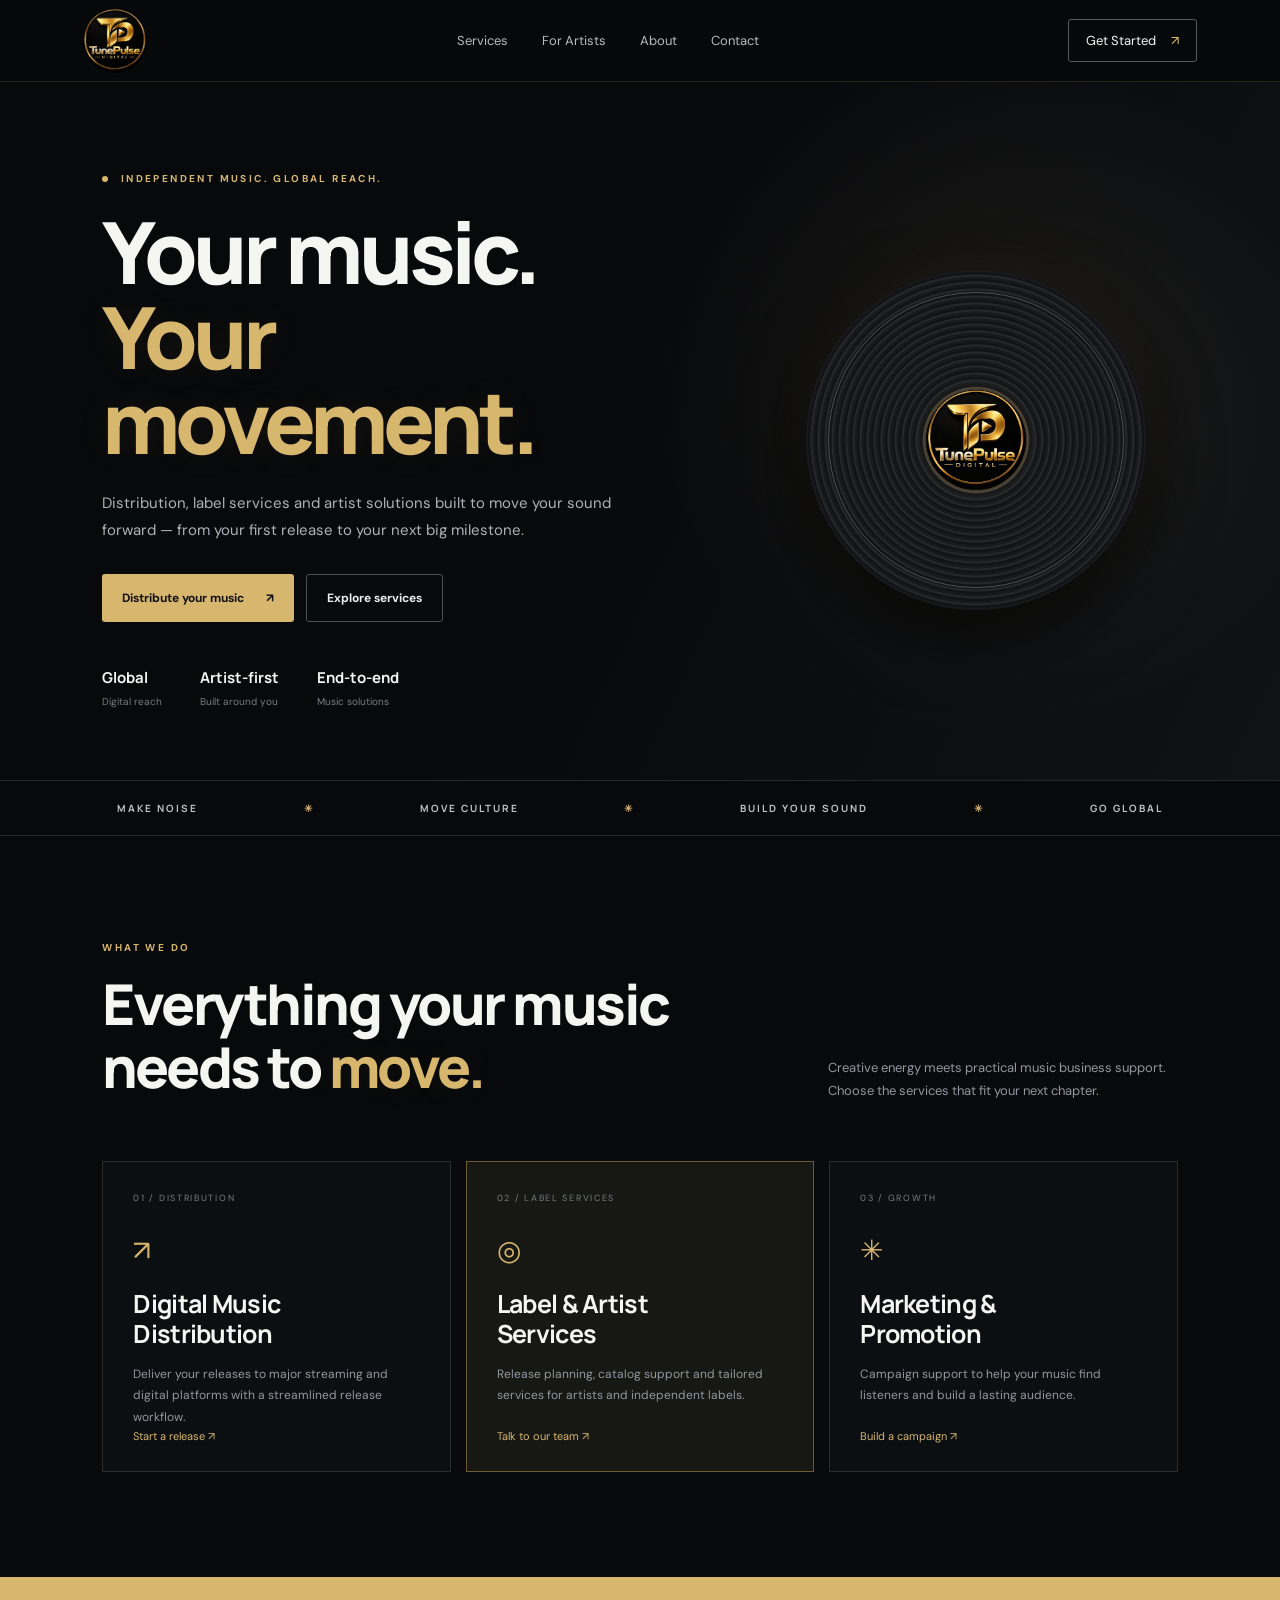
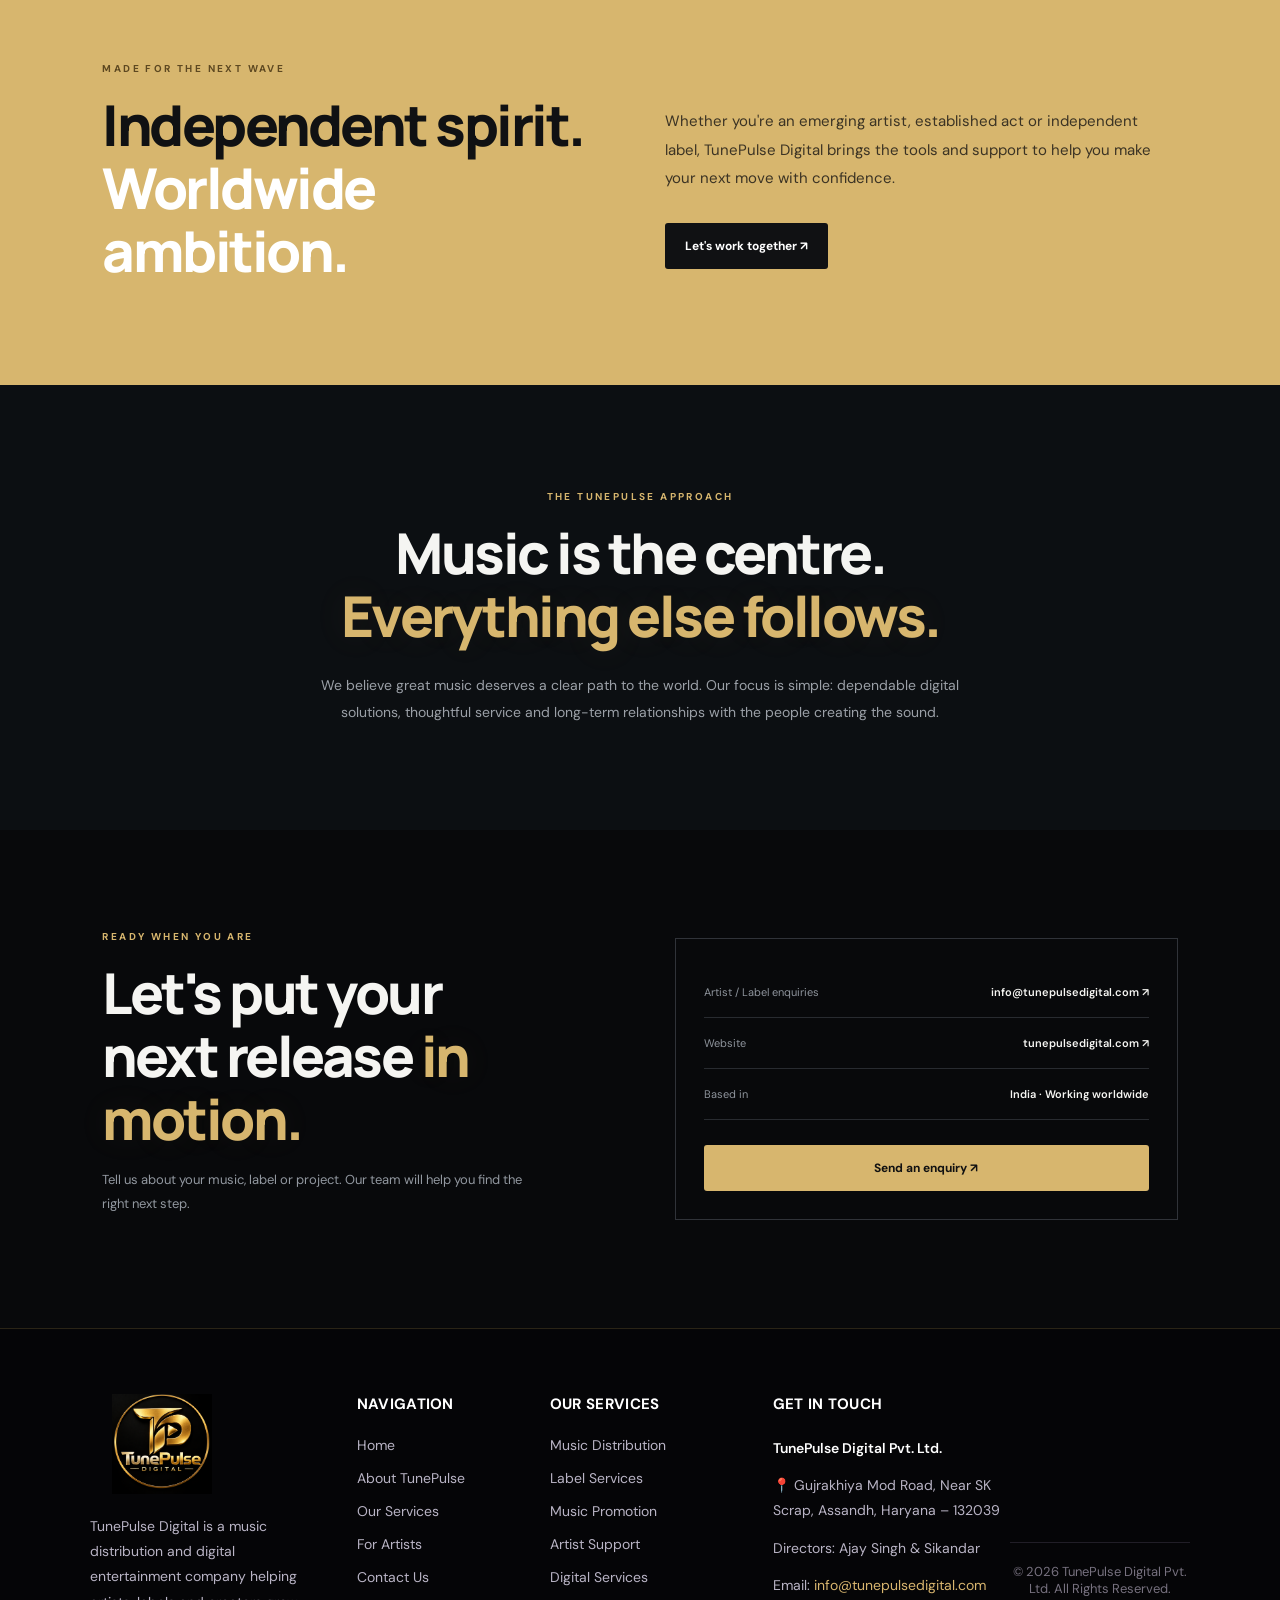
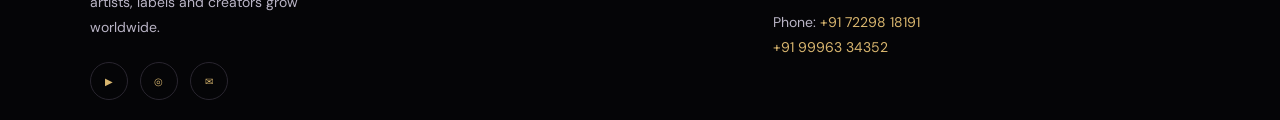
==== index.html @ 9310bb12 "Update index.html" ====
<!doctype html>
<html lang="en">
<head>
<meta charset="utf-8"><meta name="viewport" content="width=device-width,initial-scale=1">
<meta name="description" content="TunePulse Digital — independent music distribution, label services and artist growth.">
<title>TunePulse Digital | Music Distribution & Label Services</title>
<link rel="preconnect" href="https://fonts.googleapis.com"><link rel="preconnect" href="https://fonts.gstatic.com" crossorigin>
<link href="https://fonts.googleapis.com/css2?family=DM+Sans:wght@400;500;600;700&family=Manrope:wght@500;600;700;800&display=swap" rel="stylesheet">
<link rel="icon" type="image/png" href="tunepulse-logo.png"><link rel="stylesheet" href="style.css">
</head>
<body>
<header class="nav"><a class="brand" href="#" aria-label="TunePulse Digital home"><img class="brand-logo" src="tunepulse-logo.png" alt="TunePulse Digital logo"></a>
<nav id="navlinks"><a href="#services">Services</a><a href="#artists">For Artists</a><a href="#about">About</a><a href="#contact">Contact</a></nav>
<a class="nav-cta" href="#contact">Get Started <span>↗</span></a><button class="menu" id="menu" aria-label="Open menu">☰</button></header>
<main>
<section class="hero">
<div class="hero-copy"><div class="eyebrow"><i></i> INDEPENDENT MUSIC. GLOBAL REACH.</div>
<h1>Your music.<br><span>Your movement.</span></h1>
<p>Distribution, label services and artist solutions built to move your sound forward — from your first release to your next big milestone.</p>
<div class="actions"><a class="button primary" href="#contact">Distribute your music <span>↗</span></a><a class="button secondary" href="#services">Explore services</a></div>
<div class="proof"><div><strong>Global</strong><small>Digital reach</small></div><div><strong>Artist-first</strong><small>Built around you</small></div><div><strong>End-to-end</strong><small>Music solutions</small></div></div></div>
<div class="hero-art">
  <div class="orb"></div>

  <div class="record">
    <div class="record-label">
      <img src="tunepulse-logo.png" alt="TunePulse Digital Logo">
    </div>
  </div>

  <div class="floating f1">
    <span>YOUR SOUND, EVERYWHERE</span>
  </div>

</div></section>
<section class="ticker"><span>MAKE NOISE</span><b>✳</b><span>MOVE CULTURE</span><b>✳</b><span>BUILD YOUR SOUND</span><b>✳</b><span>GO GLOBAL</span></section>
<section class="section" id="services"><div class="section-head"><div><div class="eyebrow">WHAT WE DO</div><h2>Everything your music<br>needs to <span>move.</span></h2></div><p>Creative energy meets practical music business support. Choose the services that fit your next chapter.</p></div>
<div class="cards"><article class="service"><div class="num">01 / DISTRIBUTION</div><div class="icon">↗</div><h3>Digital Music<br>Distribution</h3><p>Deliver your releases to major streaming and digital platforms with a streamlined release workflow.</p><a href="#contact">Start a release ↗</a></article>
<article class="service featured"><div class="num">02 / LABEL SERVICES</div><div class="icon">◎</div><h3>Label & Artist<br>Services</h3><p>Release planning, catalog support and tailored services for artists and independent labels.</p><a href="#contact">Talk to our team ↗</a></article>
<article class="service"><div class="num">03 / GROWTH</div><div class="icon">✳</div><h3>Marketing &<br>Promotion</h3><p>Campaign support to help your music find listeners and build a lasting audience.</p><a href="#contact">Build a campaign ↗</a></article></div></section>
<section class="band" id="artists"><div class="band-left"><div class="eyebrow">MADE FOR THE NEXT WAVE</div><h2>Independent spirit.<br><span>Worldwide ambition.</span></h2></div><div class="band-right"><p>Whether you're an emerging artist, established act or independent label, TunePulse Digital brings the tools and support to help you make your next move with confidence.</p><a class="button light" href="#contact">Let's work together ↗</a></div></section>
<section class="section about" id="about"><div class="eyebrow">THE TUNEPULSE APPROACH</div><h2>Music is the centre.<br><span>Everything else follows.</span></h2><p class="about-text">We believe great music deserves a clear path to the world. Our focus is simple: dependable digital solutions, thoughtful service and long-term relationships with the people creating the sound.</p></section>
<section class="contact" id="contact"><div><div class="eyebrow">READY WHEN YOU ARE</div><h2>Let's put your<br>next release <span>in motion.</span></h2><p>Tell us about your music, label or project. Our team will help you find the right next step.</p></div><div class="contact-box"><div class="contact-row"><span>Artist / Label enquiries</span><a href="mailto:info@tunepulsedigital.com">info@tunepulsedigital.com ↗</a></div><div class="contact-row"><span>Website</span><a href="https://tunepulsedigital.com">tunepulsedigital.com ↗</a></div><div class="contact-row"><span>Based in</span><b>India · Working worldwide</b></div><a class="button primary full" href="mailto:info@tunepulsedigital.com?subject=TunePulse%20Digital%20Enquiry">Send an enquiry ↗</a></div></section>
</main>
<script src="script.js"></script>

<!-- TUNEPULSE DIGITAL FOOTER START -->

<footer class="site-footer">

  <div class="footer-container">

    <!-- COMPANY BRAND -->
    <div class="footer-brand">

      <img
        src="tunepulse-logo.png"
        alt="TunePulse Digital"
        class="footer-logo"
      >

      <p class="footer-description">
        TunePulse Digital is a music distribution
        and digital entertainment company helping
        artists, labels and creators grow worldwide.
      </p>

      <div class="footer-socials">
        <a href="#" aria-label="YouTube">▶</a>
        <a href="#" aria-label="Instagram">◎</a>
        <a href="mailto:info@tunepulsedigital.com" aria-label="Email">✉</a>
      </div>

    </div>


    <!-- NAVIGATION -->
    <div class="footer-column">

      <h3>NAVIGATION</h3>

      <a href="#home">Home</a>
      <a href="#about">About TunePulse</a>
      <a href="#services">Our Services</a>
      <a href="#artists">For Artists</a>
      <a href="#contact">Contact Us</a>

    </div>


    <!-- OUR SERVICES -->
    <div class="footer-column">

      <h3>OUR SERVICES</h3>

      <a href="#distribution">Music Distribution</a>
      <a href="#label-services">Label Services</a>
      <a href="#promotion">Music Promotion</a>
      <a href="#artist-support">Artist Support</a>
      <a href="#digital-services">Digital Services</a>

    </div>


    <!-- CONTACT DETAILS -->
    <div class="footer-column footer-contact">

      <h3>GET IN TOUCH</h3>

      <p class="footer-company">
        TunePulse Digital Pvt. Ltd.
      </p>

      <p class="footer-address">
        📍 Gujrakhiya Mod Road, Near SK Scrap,
        Assandh, Haryana – 132039
      </p>

      <p>
        Directors: Ajay Singh &amp; Sikandar
      </p>

      <p>
        Email:
        <a href="mailto:info@tunepulsedigital.com">
          info@tunepulsedigital.com
        </a>
      </p>

      <p>
        Phone:
        <a href="tel:+917229818191">
          +91 72298 18191
        </a>
        <br>

        <a href="tel:+919996334352">
          +91 99963 34352
        </a>
      </p>

    </div>

  </div>


  <!-- COPYRIGHT -->
  <div class="footer-bottom">

    <p>
      © 2026 TunePulse Digital Pvt. Ltd.
      All Rights Reserved.
    </p>

  </div>

</footer>

<!-- TUNEPULSE DIGITAL FOOTER END -->

</body></html>
---- style.css ----
*{box-sizing:border-box}html{scroll-behavior:smooth}body{margin:0;background:#080a0d;color:#f5f5f2;font-family:'DM Sans',sans-serif}a{color:inherit;text-decoration:none}.nav{height:82px;padding:0 6.5%;display:flex;align-items:center;justify-content:space-between;border-bottom:1px solid #24272c;position:sticky;top:0;background:#080a0deF;backdrop-filter:blur(14px);z-index:5}.brand{display:flex;gap:11px;align-items:center;font:800 14px Manrope;letter-spacing:1.2px}.mark{width:34px;height:34px;border:1px solid #d9b66d;border-radius:50%;display:grid;place-items:center;color:#e7c77f;font-size:11px;letter-spacing:-1px}.gold{color:#d9b66d}nav{display:flex;gap:34px;color:#b8bbc1;font-size:13px}nav a:hover,.contact-row a:hover{color:#e5c477}.nav-cta{font-size:13px;border:1px solid #55585d;padding:12px 17px;border-radius:3px}.nav-cta span{color:#e5c477;margin-left:12px}.menu{display:none;background:none;color:white;border:0;font-size:24px}.hero{padding:90px 8% 72px;min-height:620px;display:grid;grid-template-columns:1fr 1fr;align-items:center;gap:30px;background:radial-gradient(ellipse at 78% 42%,#1c2026 0%,#080a0d 48%)}.eyebrow{font-size:10px;letter-spacing:2.4px;color:#d7b66e;font-weight:700}.eyebrow i{display:inline-block;width:6px;height:6px;background:#d7b66e;border-radius:50%;margin-right:8px}.hero h1{font:800 clamp(54px,6.7vw,94px)/.99 Manrope;letter-spacing:-5px;margin:25px 0}.hero h1 span,.section h2 span,.band h2 span,.contact h2 span{color:#d7b66e}.hero-copy>p{max-width:510px;color:#aeb2b9;line-height:1.8;font-size:15px}.actions{display:flex;gap:12px;margin:30px 0 45px}.button{display:inline-flex;align-items:center;justify-content:center;padding:15px 20px;font-size:12px;font-weight:700;border-radius:3px;gap:22px}.primary{background:#d7b66e;color:#111}.primary:hover{background:#f0d18b}.secondary{border:1px solid #4a4d52;color:#eee}.proof{display:flex;gap:38px}.proof strong{display:block;font:700 15px Manrope}.proof small{display:block;color:#777d85;font-size:10px;margin-top:7px}.hero-art{height:440px;position:relative;display:grid;place-items:center}.orb{position:absolute;width:360px;height:360px;border-radius:50%;background:radial-gradient(circle at 40% 35%,#383a3d,#111316 58%,#08090a 72%);box-shadow:0 0 100px #c5a25a17}.record{width:300px;height:300px;border-radius:50%;position:relative;background:repeating-radial-gradient(circle,#17191c 0 2px,#25272a 3px 4px,#111316 5px 7px);box-shadow:0 28px 70px #000;animation:spin 22s linear infinite}.record:after{content:'';position:absolute;inset:22px;border:1px solid #4b4d50;border-radius:50%}.record-label{position:absolute;inset:100px;border-radius:50%;background:linear-gradient(145deg,#e8ca83,#9b7435);color:#141414;display:grid;place-content:center;text-align:center;font:800 25px Manrope;line-height:1.05;z-index:1}.record-label small{font-size:7px;letter-spacing:2px;margin-top:5px}.floating{position:absolute;border:1px solid #3b3e43;background:#121519;padding:14px 17px;box-shadow:0 10px 40px #0008;font-size:17px}.floating span{font-size:8px;letter-spacing:1.3px;color:#aeb3ba;margin-left:8px}.f1{top:65px;right:0}.f2{bottom:62px;left:0}.bars{color:#d7b66e;font-size:20px}.f2 small{display:block;font-size:8px;letter-spacing:1.4px;color:#9ca1a9}.hero-note{position:absolute;right:4px;bottom:8px;font-size:9px;letter-spacing:2px;color:#858991;line-height:1.7}.hero-note b{color:#d7b66e}.ticker{display:flex;justify-content:space-around;align-items:center;padding:20px 5%;border-block:1px solid #24272c;color:#bfc2c7;font:700 10px Manrope;letter-spacing:2px}.ticker b{color:#d7b66e}.section{padding:105px 8%}.section-head{display:flex;justify-content:space-between;align-items:end;margin-bottom:45px}.section h2,.band h2,.contact h2{font:800 clamp(36px,4.4vw,60px)/1.12 Manrope;letter-spacing:-2.5px;margin:18px 0}.section-head>p{max-width:350px;color:#9298a0;font-size:13px;line-height:1.8}.cards{display:grid;grid-template-columns:repeat(3,1fr);gap:15px}.service{padding:30px;border:1px solid #292c31;min-height:310px;background:#0c0f12;position:relative}.service.featured{background:#171714;border-color:#6e5a32}.num{font-size:9px;letter-spacing:1.7px;color:#777d84}.icon{font-size:28px;color:#d7b66e;margin:28px 0 20px}.service h3{font:700 25px/1.2 Manrope;margin:0 0 15px;letter-spacing:-.7px}.service p{color:#9298a0;font-size:12px;line-height:1.8;max-width:280px}.service>a{position:absolute;bottom:28px;font-size:11px;color:#d7b66e}.band{padding:85px 8%;display:grid;grid-template-columns:1fr 1fr;gap:50px;background:#d7b66e;color:#101113}.band .eyebrow{color:#5d4821}.band h2 span{color:#fff}.band-right{align-self:center}.band-right p{font-size:15px;line-height:1.9;max-width:500px;color:#3b3324}.light{background:#101113;color:#fff;margin-top:15px}.about{text-align:center;background:#0c0f12}.about .about-text{max-width:650px;margin:25px auto 0;color:#9ba0a7;line-height:1.9;font-size:14px}.contact{padding:100px 8%;display:grid;grid-template-columns:1fr 1fr;gap:70px}.contact>div:first-child>p{color:#9298a0;line-height:1.8;max-width:420px;font-size:13px}.contact-box{border:1px solid #303339;padding:28px;align-self:center}.contact-row{display:flex;justify-content:space-between;gap:15px;padding:18px 0;border-bottom:1px solid #282b30;font-size:11px}.contact-row span{color:#8e949c}.contact-row a,.contact-row b{font-weight:600}.full{width:100%;margin-top:25px}footer{padding:27px 6.5%;border-top:1px solid #24272c;display:flex;justify-content:space-between;align-items:center;color:#747a82;font-size:10px}footer .brand{color:#eee;font-size:11px}@keyframes spin{to{transform:rotate(360deg)}}@media(max-width:800px){.nav{padding:0 5%;height:70px}nav{display:none;position:absolute;top:70px;left:0;right:0;background:#0b0d10;padding:25px;flex-direction:column;gap:20px;border-bottom:1px solid #292c31}nav.open{display:flex}.nav-cta{margin-left:auto;margin-right:15px;padding:10px}.menu{display:block}.hero{grid-template-columns:1fr;padding:70px 6% 40px}.hero h1{letter-spacing:-3px}.hero-art{height:360px}.record{width:245px;height:245px}.record-label{inset:80px}.orb{width:290px;height:290px}.f1{right:0;top:30px}.f2{left:0;bottom:35px}.section{padding:75px 6%}.section-head{display:block}.section-head>p{margin-top:20px}.cards{grid-template-columns:1fr}.service{min-height:280px}.band,.contact{grid-template-columns:1fr;padding:70px 6%;gap:25px}.ticker{gap:18px;overflow:hidden;white-space:nowrap}.ticker span{font-size:8px}footer{padding:25px 6%;flex-wrap:wrap;gap:20px}footer>span:last-child{display:none}}
/* Official supplied TunePulse Digital logo */
.brand{gap:0;letter-spacing:0}
.brand-logo{display:block;width:64px;height:64px;object-fit:contain;border-radius:50%;background:#080a0d}
footer .brand-logo{width:54px;height:54px}
@media(max-width:700px){.brand-logo{width:54px;height:54px}footer .brand-logo{width:46px;height:46px}}
/* Fix TunePulse vinyl logo */
.hero-art {
  position: relative;
  overflow: hidden;
}

.record {
    position: absolute;
    width: 360px;
    height: 360px;
    right: 8%;
    top: 50%;
    transform: translateY(-50%);
    border-radius: 50%;
    overflow: hidden;
    animation: spin 12s linear infinite;
}
  
.record-label {
    position: absolute;
    width: 100px;
    height: 100px;
    left: 50%;
    top: 50%;
    transform: translate(-50%, -50%);
    border-radius: 50%;
    overflow: hidden;
    background: #d8b45c;
    display: flex;
    align-items: center;
    justify-content: center;
}

.record-label img {
    width: 100%;
    height: 100%;
    object-fit: cover;
    border-radius: 50%;
    display: block;
}

.record-label img {
  width: 100%;
  height: 100%;
  object-fit: contain;
  display: block;
  border-radius: 50%;
}

/* FIX: Vinyl record stays in its original position */
.hero-art {
    position: relative;
    overflow: visible;
}

/* Remove the extra background circle */
.hero-art .orb {
    display: none !important;
}

/* Vinyl record: fixed position + smooth rotation */
.hero-art .record {
    position: absolute;
    width: 340px;
    height: 340px;
    right: 8%;
    top: 50%;
    left: auto;
    margin: 0;
    transform: translateY(-50%);
    border-radius: 50%;
    overflow: hidden;
    animation: vinyl-spin 14s linear infinite;
}

/* Keep the logo perfectly centered */
.hero-art .record-label {
    position: absolute;
    width: 100px;
    height: 100px;
    left: 50%;
    top: 50%;
    transform: translate(-50%, -50%);
    border-radius: 50%;
    overflow: hidden;
    background: #d8b45c;
}

/* Logo should fit inside the round label */
.hero-art .record-label img {
    width: 100%;
    height: 100%;
    object-fit: contain;
    border-radius: 50%;
    display: block;
}

/* Rotation without moving the record up or down */
@keyframes vinyl-spin {
    from {
        transform: translateY(-50%) rotate(0deg);
    }
    to {
        transform: translateY(-50%) rotate(360deg);
    }
}

/* Mobile size */
@media (max-width: 768px) {
    .hero-art .record {
        width: 240px;
        height: 240px;
        right: 0;
        top: 50%;
    }

    .hero-art .record-label {
        width: 75px;
        height: 75px;
    }
}
.floating.f1 {
  display: none !important;
}

/* =====================================
   TUNEPULSE DIGITAL — PREMIUM POLISH
===================================== */

/* Smooth website movement */
html {
  scroll-behavior: smooth;
}

body {
  background-color: #08090b;
}

/* Premium navigation */
.nav {
  backdrop-filter: blur(16px);
  -webkit-backdrop-filter: blur(16px);
  background: rgba(8, 9, 11, 0.88);
  border-bottom: 1px solid rgba(218, 181, 105, 0.12);
}

/* Elegant gold buttons */
.button {
  transition: all 0.3s ease;
}

.button.primary:hover {
  transform: translateY(-3px);
  box-shadow: 0 8px 28px rgba(218, 181, 105, 0.22);
}

.button.secondary:hover {
  border-color: #d8b565;
  color: #d8b565;
  transform: translateY(-2px);
}

/* Vinyl record premium lighting */
.record {
  box-shadow:
    0 0 60px rgba(218, 181, 105, 0.045),
    0 30px 80px rgba(0, 0, 0, 0.65);
}

/* Gold center label */
.record-label {
  box-shadow:
    0 0 0 4px rgba(218, 181, 105, 0.08),
    0 0 24px rgba(218, 181, 105, 0.15);
}

/* Premium service cards */
.service {
  transition:
    transform 0.35s ease,
    border-color 0.35s ease,
    background 0.35s ease;
}

.service:hover {
  transform: translateY(-6px);
  border-color: rgba(218, 181, 105, 0.35);
  background: rgba(218, 181, 105, 0.025);
}

/* Gold accent glow */
.hero {
  background:
    radial-gradient(
      ellipse at 75% 45%,
      rgba(218, 181, 105, 0.055),
      transparent 42%
    );
}

/* Premium section separators */
.section {
  border-color: rgba(255, 255, 255, 0.07);
}

/* =========================================
   TUNEPULSE DIGITAL — FINAL PREMIUM DESIGN
   Preserve existing layout and vinyl animation
========================================= */

/* 1. Premium dark background and gold lighting */
body {
  background: #08090b;
  color: #f5f5f2;
}

.hero {
  background:
    radial-gradient(
      circle at 78% 45%,
      rgba(218, 181, 105, 0.09),
      transparent 32%
    ),
    linear-gradient(115deg, #08090b 45%, #101216 100%);
}

/* 2. Keep vinyl in the hero section */
.hero-art {
  position: relative;
  display: grid;
  place-items: center;
  overflow: visible;
  min-width: 0;
}

/* Remove the unwanted extra circle */
.hero-art .orb {
  display: none !important;
}

/* 3. Vinyl — fixed position, smooth rotation */
.hero-art .record {
  position: absolute;
  width: 340px;
  height: 340px;
  right: 6%;
  left: auto;
  top: 50%;
  margin: 0;
  transform: translateY(-50%);
  border-radius: 50%;
  overflow: hidden;
  animation: vinyl-spin 18s linear infinite;

  box-shadow:
    0 25px 70px rgba(0, 0, 0, 0.75),
    0 0 45px rgba(218, 181, 105, 0.07);
}

/* 4. Center logo — no extra gold disc */
.hero-art .record-label {
  position: absolute;
  width: 100px;
  height: 100px;
  left: 50%;
  top: 50%;
  transform: translate(-50%, -50%);
  border-radius: 50%;
  overflow: hidden;
  background: #08090b;
  padding: 0;

  box-shadow:
    0 0 0 3px rgba(218, 181, 105, 0.18),
    0 0 25px rgba(218, 181, 105, 0.12);
}

.hero-art .record-label img {
  width: 100%;
  height: 100%;
  object-fit: contain;
  border-radius: 50%;
  display: block;
}

/* 5. Smooth vinyl rotation without vertical movement */
@keyframes vinyl-spin {
  from {
    transform: translateY(-50%) rotate(0deg);
  }

  to {
    transform: translateY(-50%) rotate(360deg);
  }
}

/* 6. Premium navigation */
.nav {
  background: rgba(8, 9, 11, 0.92);
  backdrop-filter: blur(18px);
  -webkit-backdrop-filter: blur(18px);
  border-bottom: 1px solid rgba(218, 181, 105, 0.15);
}

/* 7. Gold buttons */
.button {
  transition: all 0.3s ease;
}

.button.primary:hover {
  background: #f0d18b;
  transform: translateY(-3px);
  box-shadow: 0 8px 30px rgba(218, 181, 105, 0.22);
}

.button.secondary:hover {
  border-color: #d8b565;
  color: #d8b565;
  transform: translateY(-3px);
}

/* 8. Service cards */
.service {
  transition: all 0.35s ease;
  border-color: #292c31;
}

.service:hover {
  transform: translateY(-7px);
  border-color: rgba(218, 181, 105, 0.45);
  box-shadow: 0 15px 40px rgba(0, 0, 0, 0.25);
}

/* 9. Gold headings */
.hero h1 span,
.section h2 span,
.contact h2 span {
  text-shadow: 0 0 35px rgba(218, 181, 105, 0.08);
}

/* 10. Mobile layout */
@media (max-width: 800px) {
  .hero-art {
    height: 340px;
    overflow: visible;
  }

  .hero-art .record {
    width: 245px;
    height: 245px;
    right: 0;
  }

  .hero-art .record-label {
    width: 75px;
    height: 75px;
  }
}

/* Respect reduced-motion preference */
@media (prefers-reduced-motion: reduce) {
  .hero-art .record {
    animation-duration: 60s;
  }

  .button,
  .service {
    transition: none;
  }
}

/* =====================================
   TUNEPULSE DIGITAL PREMIUM FOOTER
===================================== */

.site-footer {
  background: #050507;
  color: #b9b4c5;
  padding: 65px 7% 20px;
  border-top: 1px solid rgba(212, 175, 90, 0.18);
  font-family: inherit;
}

.footer-container {
  max-width: 1400px;
  margin: 0 auto;

  display: grid;
  grid-template-columns: 1.5fr 1fr 1.2fr 1.6fr;

  gap: 45px;
  align-items: start;
}


/* COMPANY LOGO */

.footer-logo {
  width: 145px;
  height: 100px;

  object-fit: contain;
  display: block;

  margin-bottom: 20px;
}


/* COMPANY DESCRIPTION */

.footer-description {
  max-width: 330px;

  font-size: 14px;
  line-height: 1.8;

  color: #b9b4c5;
}


/* FOOTER HEADINGS */

.footer-column h3 {
  color: #ffffff;

  font-size: 15px;
  font-weight: 700;

  margin: 0 0 22px;

  letter-spacing: 0.3px;
}


/* FOOTER LINKS */

.footer-column a {
  display: block;

  color: #b9b4c5;
  text-decoration: none;

  font-size: 14px;

  margin-bottom: 15px;

  transition: color 0.3s ease,
              padding-left 0.3s ease;
}

.footer-column a:hover {
  color: #d9b66f;
  padding-left: 4px;
}


/* CONTACT DETAILS */

.footer-contact p {
  font-size: 14px;
  line-height: 1.8;

  margin: 0 0 12px;

  color: #b9b4c5;
}

.footer-contact .footer-company {
  color: #ffffff;
  font-weight: 600;
}

.footer-contact a {
  display: inline;

  color: #d9b66f;
  text-decoration: none;
}

.footer-contact a:hover {
  color: #ffffff;
}


/* SOCIAL ICONS */

.footer-socials {
  display: flex;
  align-items: center;

  gap: 12px;
  margin-top: 22px;
}

.footer-socials a {
  width: 38px;
  height: 38px;

  border: 1px solid #29252f;
  border-radius: 50%;

  display: flex;
  align-items: center;
  justify-content: center;

  color: #d9b66f;
  text-decoration: none;

  transition: 0.3s ease;
}

.footer-socials a:hover {
  background: #d9b66f;
  color: #080808;

  border-color: #d9b66f;
}


/* COPYRIGHT */

.footer-bottom {
  max-width: 1400px;

  margin: 45px auto 0;
  padding-top: 20px;

  border-top: 1px solid #211e27;

  text-align: center;

  font-size: 13px;
  color: #77717f;
}

.footer-bottom p {
  margin: 0;
}


/* TABLET */

@media (max-width: 1000px) {

  .footer-container {
    grid-template-columns: 1fr 1fr;
    gap: 40px 30px;
  }

}


/* MOBILE */

@media (max-width: 520px) {

  .site-footer {
    padding: 45px 6% 20px;
  }

  .footer-container {
    grid-template-columns: 1fr;
    gap: 30px;
  }

  .footer-logo {
    width: 130px;
    height: 85px;
  }

  .footer-description {
    max-width: 100%;
  }

  .footer-bottom {
    margin-top: 30px;
  }

}
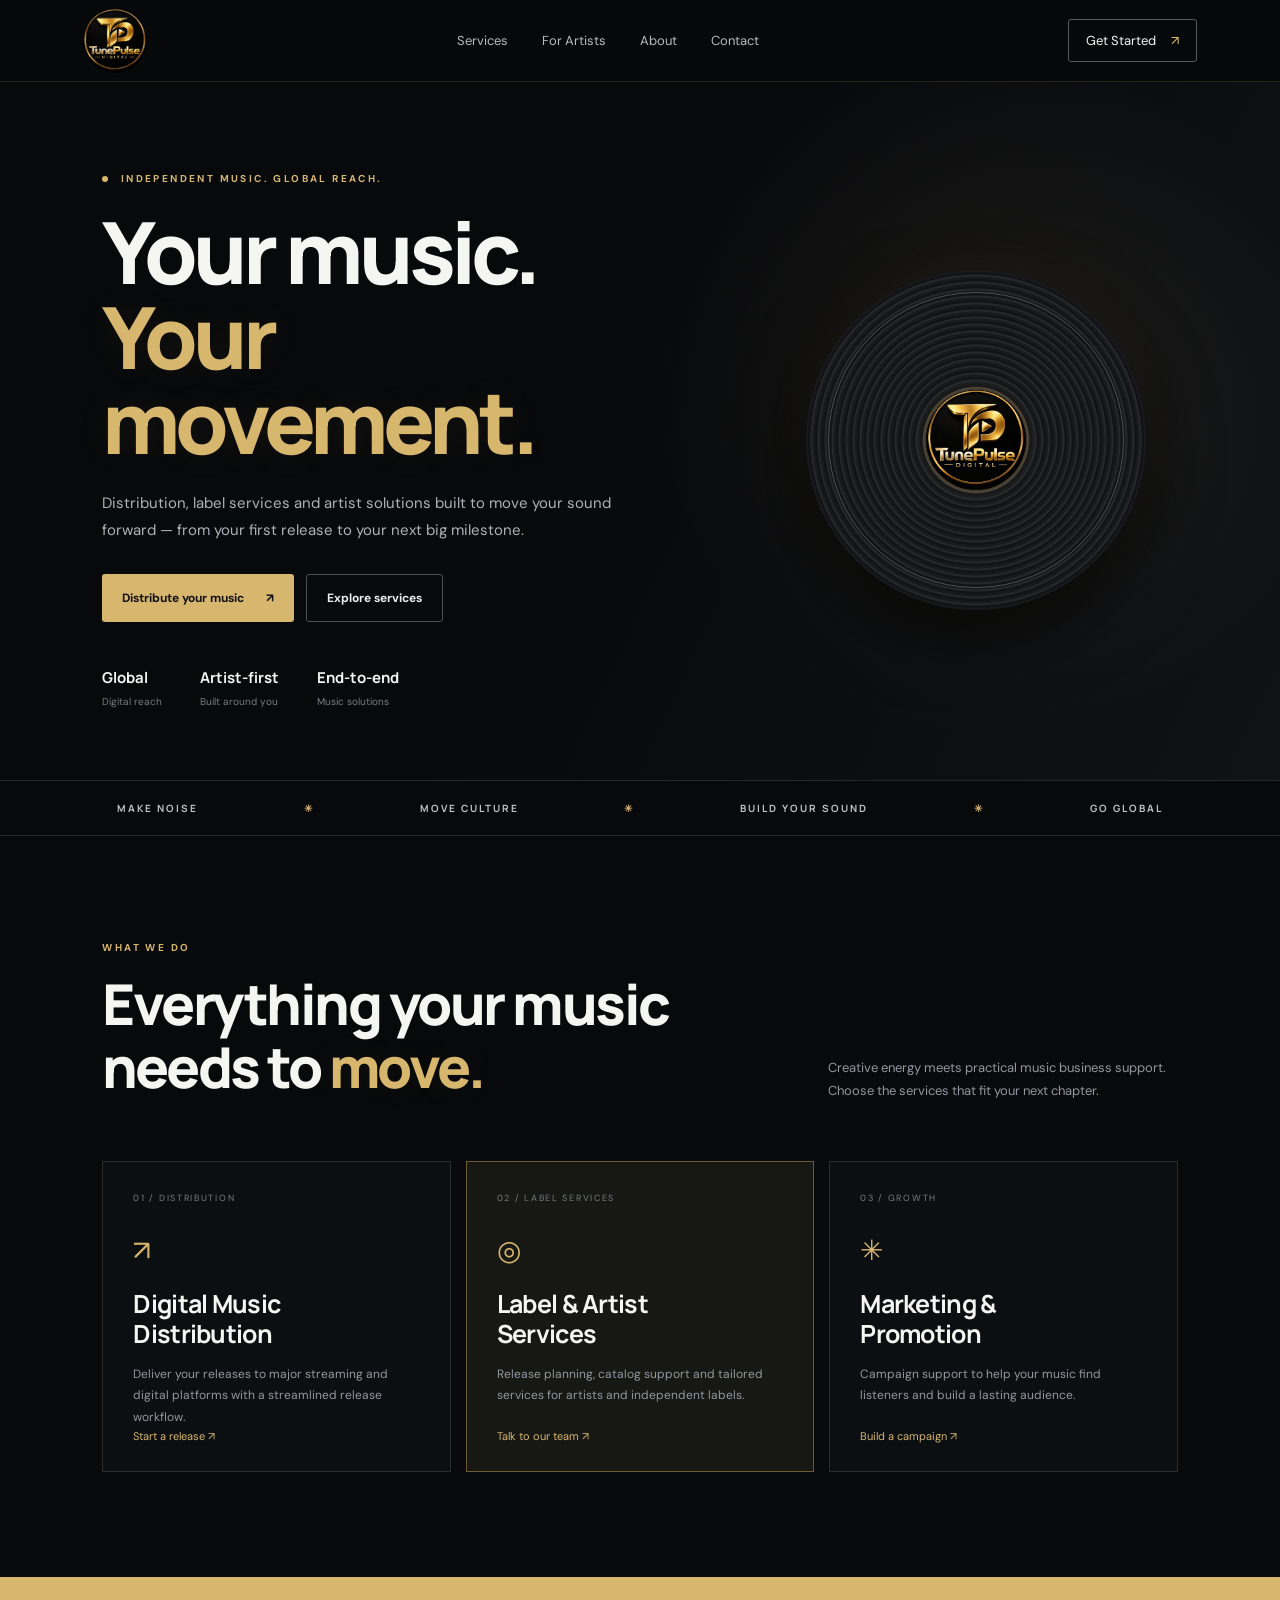
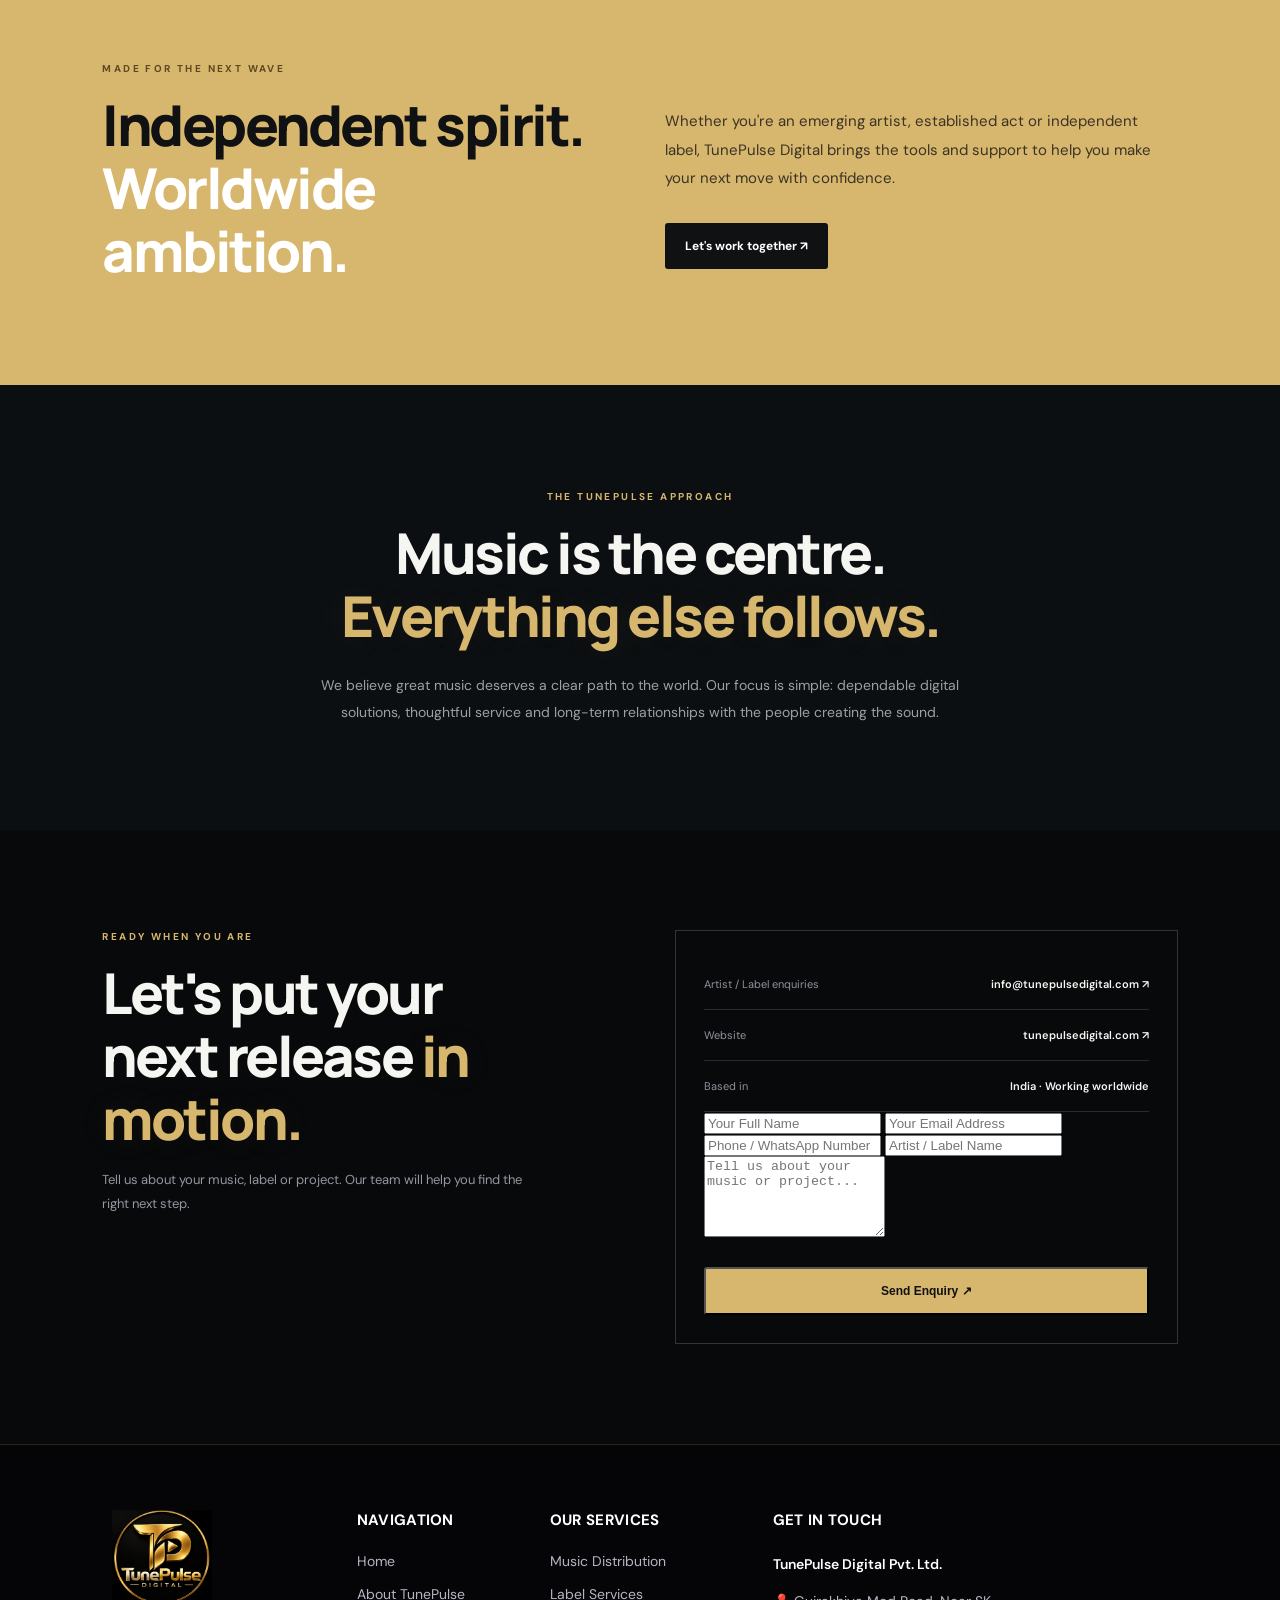
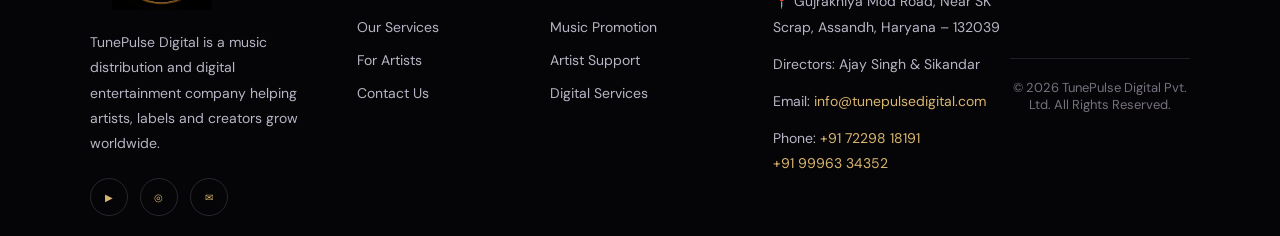
==== commit 1982a8f9: "Update index.html" ====
--- a/index.html
+++ b/index.html
@@ -40,7 +40,54 @@
 <article class="service"><div class="num">03 / GROWTH</div><div class="icon">✳</div><h3>Marketing &<br>Promotion</h3><p>Campaign support to help your music find listeners and build a lasting audience.</p><a href="#contact">Build a campaign ↗</a></article></div></section>
 <section class="band" id="artists"><div class="band-left"><div class="eyebrow">MADE FOR THE NEXT WAVE</div><h2>Independent spirit.<br><span>Worldwide ambition.</span></h2></div><div class="band-right"><p>Whether you're an emerging artist, established act or independent label, TunePulse Digital brings the tools and support to help you make your next move with confidence.</p><a class="button light" href="#contact">Let's work together ↗</a></div></section>
 <section class="section about" id="about"><div class="eyebrow">THE TUNEPULSE APPROACH</div><h2>Music is the centre.<br><span>Everything else follows.</span></h2><p class="about-text">We believe great music deserves a clear path to the world. Our focus is simple: dependable digital solutions, thoughtful service and long-term relationships with the people creating the sound.</p></section>
-<section class="contact" id="contact"><div><div class="eyebrow">READY WHEN YOU ARE</div><h2>Let's put your<br>next release <span>in motion.</span></h2><p>Tell us about your music, label or project. Our team will help you find the right next step.</p></div><div class="contact-box"><div class="contact-row"><span>Artist / Label enquiries</span><a href="mailto:info@tunepulsedigital.com">info@tunepulsedigital.com ↗</a></div><div class="contact-row"><span>Website</span><a href="https://tunepulsedigital.com">tunepulsedigital.com ↗</a></div><div class="contact-row"><span>Based in</span><b>India · Working worldwide</b></div><a class="button primary full" href="mailto:info@tunepulsedigital.com?subject=TunePulse%20Digital%20Enquiry">Send an enquiry ↗</a></div></section>
+
+<section class="contact" id="contact">
+  <div>
+    <div class="eyebrow">READY WHEN YOU ARE</div>
+    <h2>Let's put your<br>next release <span>in motion.</span></h2>
+    <p>Tell us about your music, label or project. Our team will help you find the right next step.</p>
+  </div>
+
+  <div class="contact-box">
+    <div class="contact-row">
+      <span>Artist / Label enquiries</span>
+      <a href="mailto:info@tunepulsedigital.com">info@tunepulsedigital.com ↗</a>
+    </div>
+
+    <div class="contact-row">
+      <span>Website</span>
+      <a href="https://tunepulsedigital.com">tunepulsedigital.com ↗</a>
+    </div>
+
+    <div class="contact-row">
+      <span>Based in</span>
+      <b>India · Working worldwide</b>
+    </div>
+
+    <form action="https://api.web3forms.com/submit" method="POST" class="enquiry-form">
+
+      <input type="hidden" name="access_key" value="733f2801-56d0-4748-b908-0d0ee82f173b">
+
+      <input type="hidden" name="subject" value="New Enquiry - TunePulse Digital Website">
+      <input type="hidden" name="from_name" value="TunePulse Digital Website">
+
+      <input type="text" name="name" placeholder="Your Full Name" required>
+
+      <input type="email" name="email" placeholder="Your Email Address" required>
+
+      <input type="tel" name="phone" placeholder="Phone / WhatsApp Number" required>
+
+      <input type="text" name="artist_label" placeholder="Artist / Label Name">
+
+      <textarea name="message" placeholder="Tell us about your music or project..." rows="5" required></textarea>
+
+      <button class="button primary full" type="submit">
+        Send Enquiry ↗
+      </button>
+
+    </form>
+  </div>
+</section>
 </main>
 <script src="script.js"></script>
 
@@ -65,11 +112,32 @@
         artists, labels and creators grow worldwide.
       </p>
 
-      <div class="footer-socials">
-        <a href="#" aria-label="YouTube">▶</a>
-        <a href="#" aria-label="Instagram">◎</a>
-        <a href="mailto:info@tunepulsedigital.com" aria-label="Email">✉</a>
-      </div>
+      
+<div class="footer-socials">
+
+  <a
+    href="https://www.youtube.com/channel/UCvVGOBIwBvxCBfXJ86JmkUw/"
+    target="_blank"
+    rel="noopener noreferrer"
+    aria-label="TunePulse Digital YouTube"
+    title="YouTube"
+  >▶</a>
+
+  <a
+    href="https://www.instagram.com/tunepulsedigital/"
+    target="_blank"
+    rel="noopener noreferrer"
+    aria-label="TunePulse Digital Instagram"
+    title="Instagram"
+  >◎</a>
+
+  <a
+    href="mailto:info@tunepulsedigital.com"
+    aria-label="Email TunePulse Digital"
+    title="Email"
+  >✉</a>
+
+</div>
 
     </div>
 
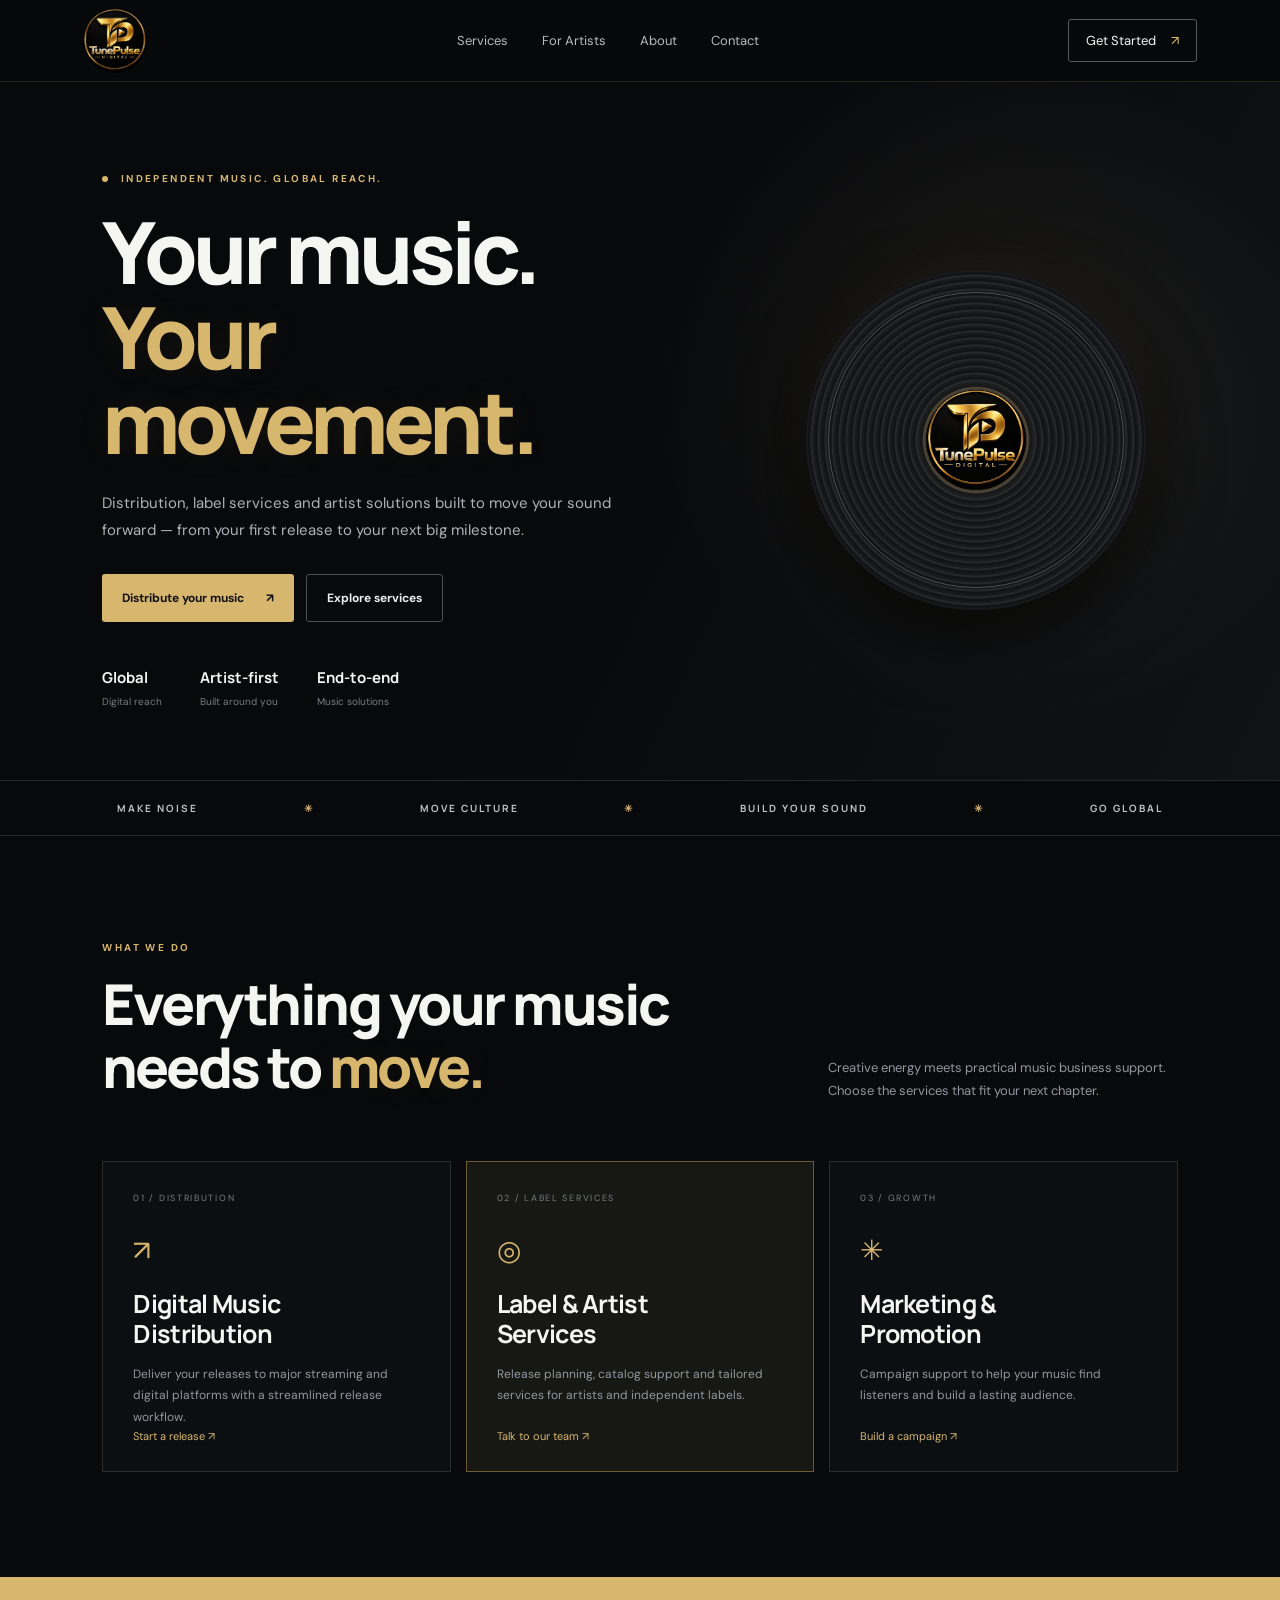
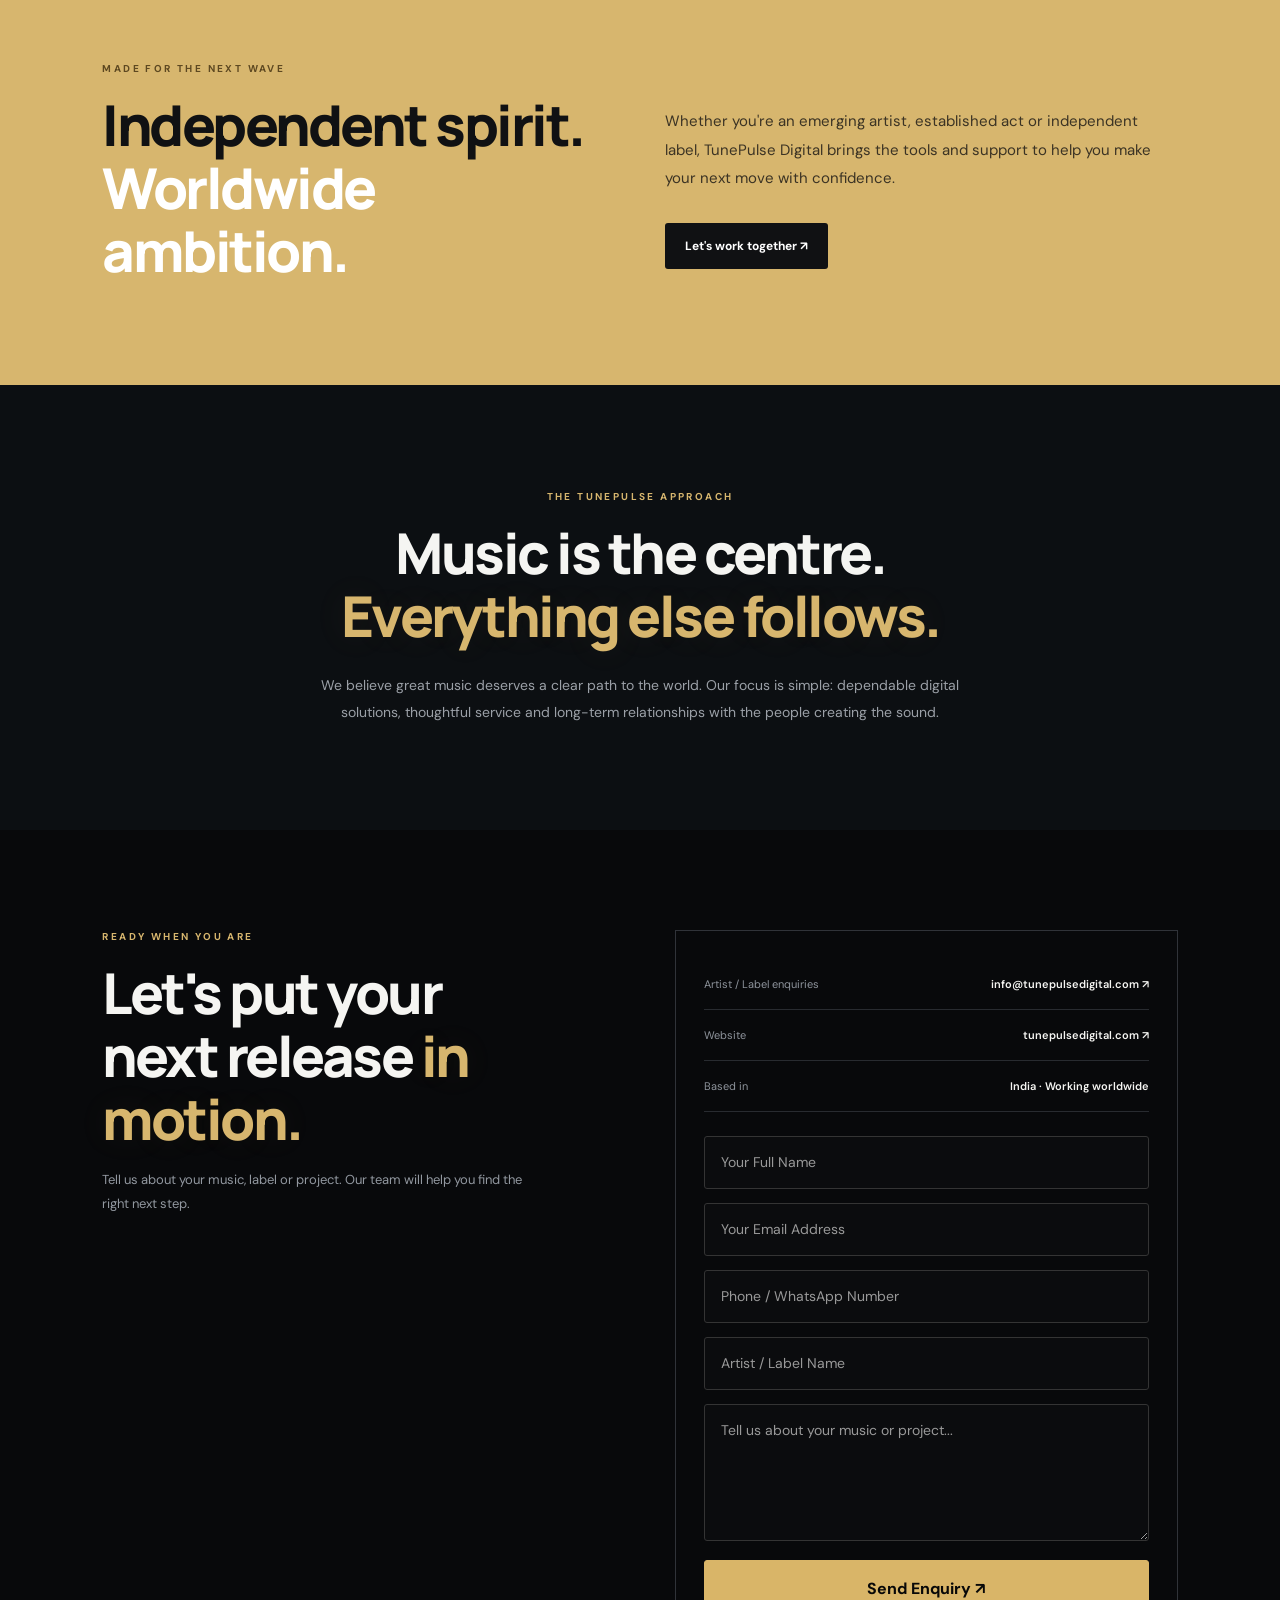
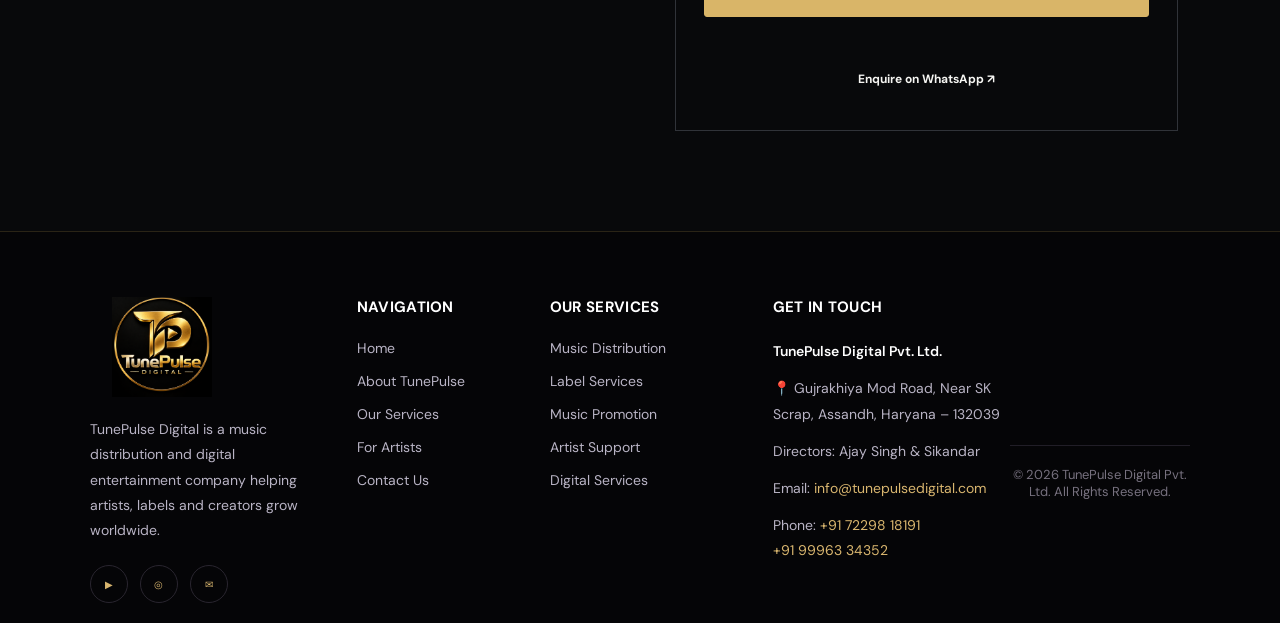
==== commit f82112e3: "Update index.html" ====
--- a/index.html
+++ b/index.html
@@ -85,6 +85,15 @@
         Send Enquiry ↗
       </button>
 
+<a
+  class="button full whatsapp-enquiry"
+  href="https://wa.me/917229818191?text=Hello%20TunePulse%20Digital%2C%20I%20want%20to%20enquire%20about%20your%20music%20services."
+  target="_blank"
+  rel="noopener"
+>
+  Enquire on WhatsApp ↗
+</a>
+
     </form>
   </div>
 </section>
--- a/style.css
+++ b/style.css
@@ -583,3 +583,107 @@
   }
 
 }
+
+/* TunePulse Digital Enquiry Form */
+
+.enquiry-form {
+  display: grid;
+  gap: 14px;
+  margin-top: 24px;
+}
+
+.enquiry-form input,
+.enquiry-form textarea {
+  width: 100%;
+  box-sizing: border-box;
+  padding: 15px 16px;
+  background: #0b0c0e;
+  border: 1px solid #343434;
+  color: #ffffff;
+  font: inherit;
+  font-size: 14px;
+  outline: none;
+  border-radius: 2px;
+}
+
+.enquiry-form input:focus,
+.enquiry-form textarea:focus {
+  border-color: #d9b568;
+}
+
+.enquiry-form input::placeholder,
+.enquiry-form textarea::placeholder {
+  color: #888888;
+}
+
+.enquiry-form textarea {
+  resize: vertical;
+}
+
+.enquiry-form button {
+  cursor: pointer;
+  border: none;
+  font: inherit;
+  font-weight: 700;
+  padding: 16px;
+}
+
+.enquiry-form button:hover {
+  background: #edcf83;
+}
+
+/* TunePulse Digital - Contact Form Styling Fix */
+
+.contact-box .enquiry-form {
+  display: flex !important;
+  flex-direction: column !important;
+  gap: 14px !important;
+  width: 100% !important;
+  margin-top: 24px !important;
+}
+
+.contact-box .enquiry-form input,
+.contact-box .enquiry-form textarea {
+  display: block !important;
+  width: 100% !important;
+  max-width: 100% !important;
+  box-sizing: border-box !important;
+  padding: 15px 16px !important;
+  margin: 0 !important;
+  background: #0b0c0e !important;
+  color: #ffffff !important;
+  border: 1px solid #343434 !important;
+  border-radius: 3px !important;
+  font-family: inherit !important;
+  font-size: 14px !important;
+  line-height: 1.5 !important;
+  outline: none !important;
+}
+
+.contact-box .enquiry-form input::placeholder,
+.contact-box .enquiry-form textarea::placeholder {
+  color: #999999 !important;
+}
+
+.contact-box .enquiry-form input:focus,
+.contact-box .enquiry-form textarea:focus {
+  border-color: #d9b568 !important;
+}
+
+.contact-box .enquiry-form textarea {
+  min-height: 130px !important;
+  resize: vertical !important;
+}
+
+.contact-box .enquiry-form button {
+  display: block !important;
+  width: 100% !important;
+  margin-top: 5px !important;
+  padding: 17px !important;
+  background: #d9b568 !important;
+  color: #080808 !important;
+  border: 1px solid #d9b568 !important;
+  border-radius: 3px !important;
+  font-weight: 700 !important;
+  cursor: pointer !important;
+}
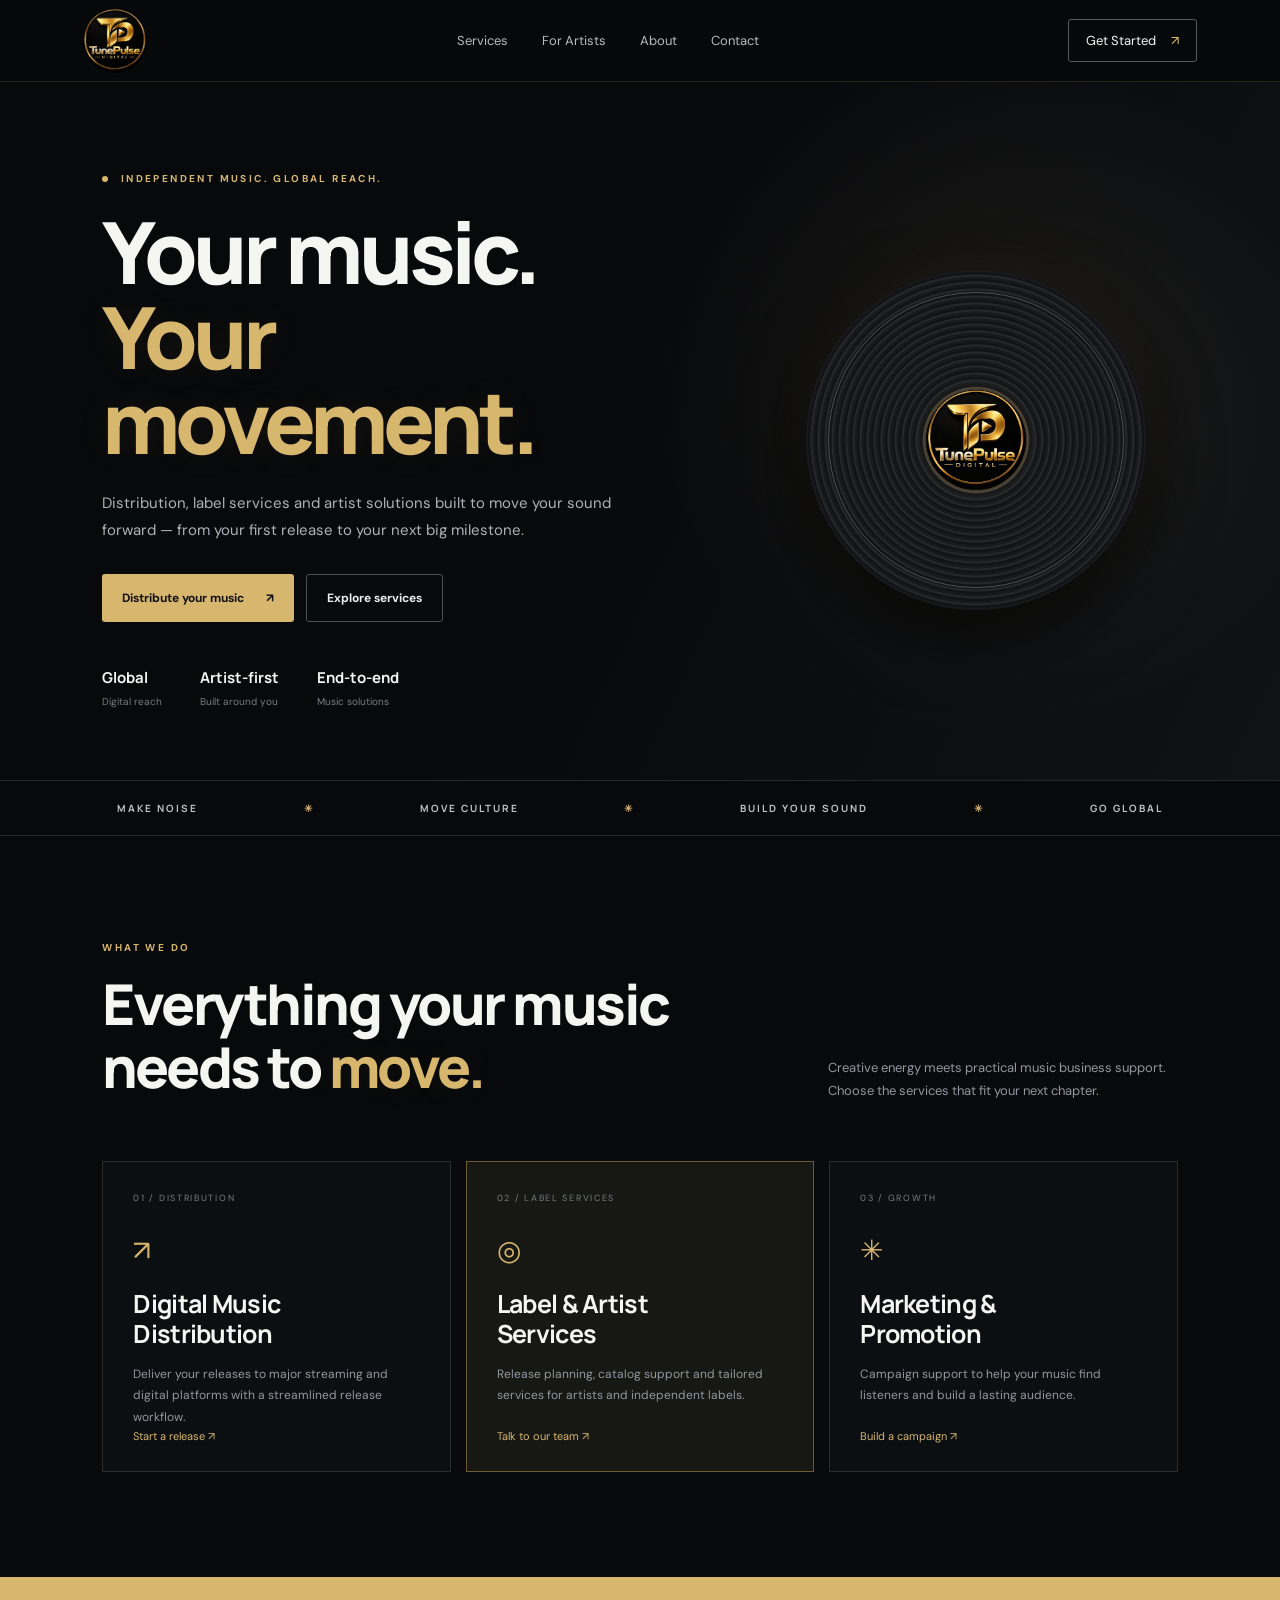
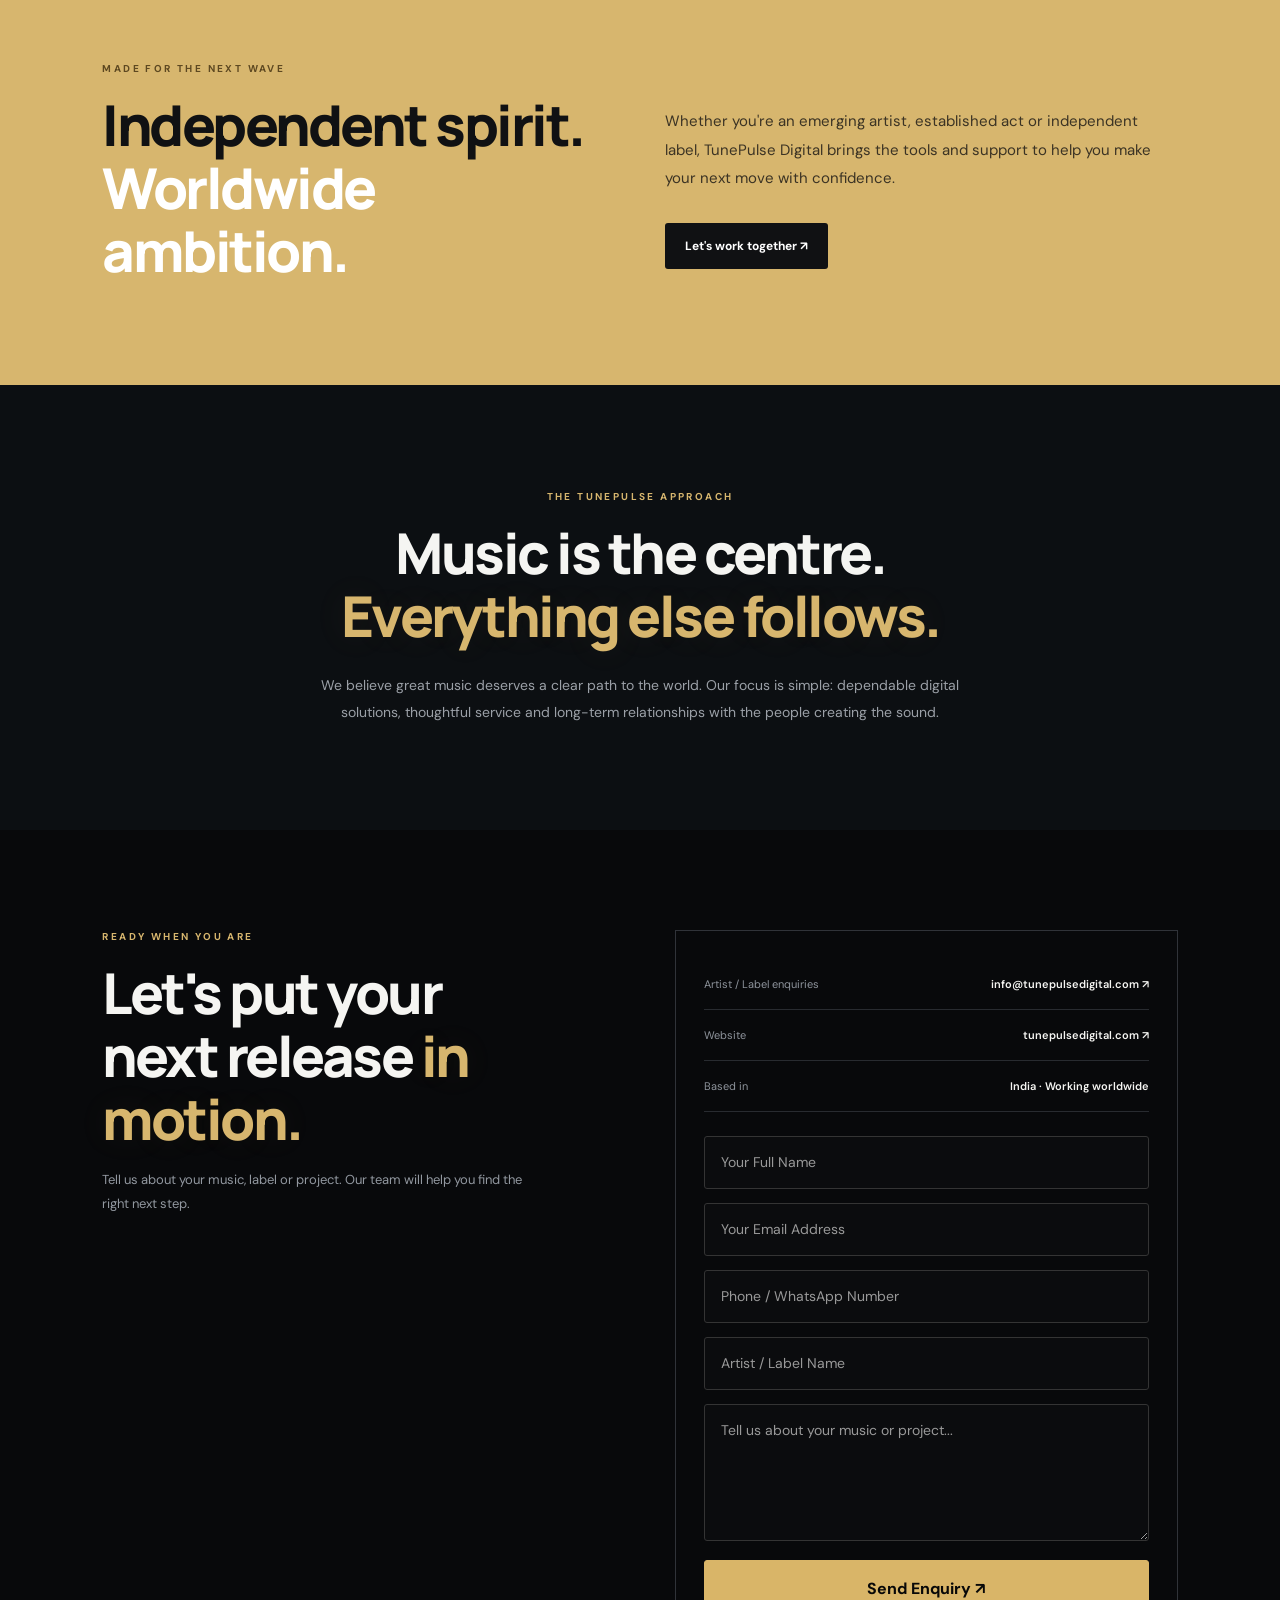
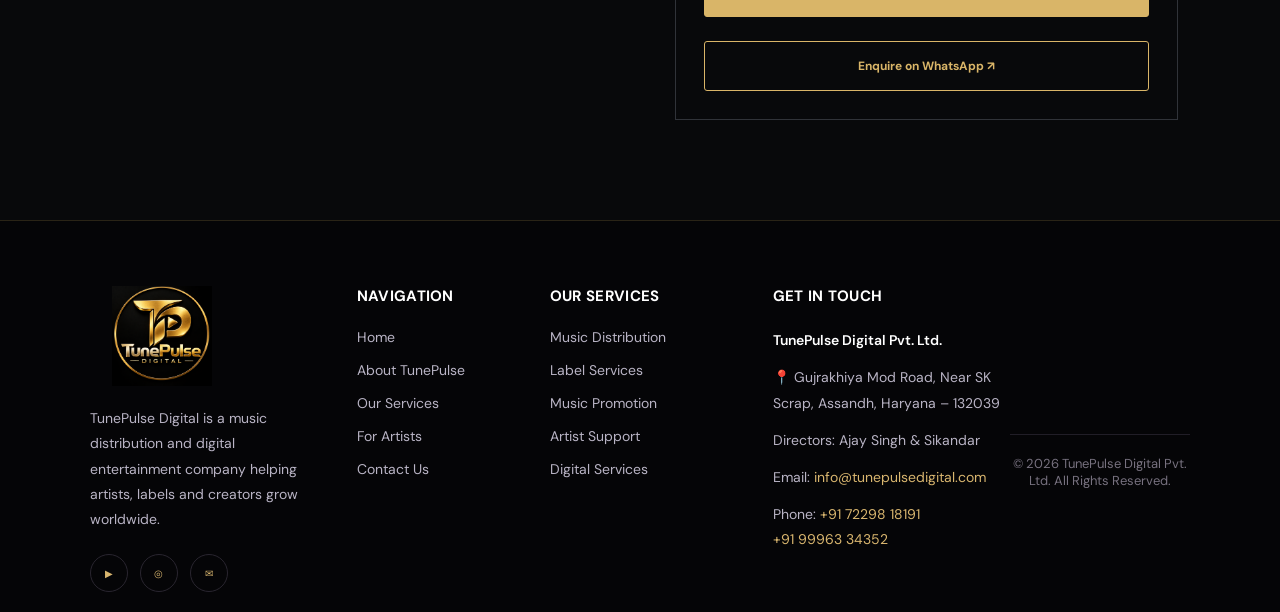
==== commit 5e37369a: "Update index.html" ====
--- a/index.html
+++ b/index.html
@@ -3,6 +3,7 @@
 <head>
 <meta charset="utf-8"><meta name="viewport" content="width=device-width,initial-scale=1">
 <meta name="description" content="TunePulse Digital — independent music distribution, label services and artist growth.">
+<meta name="google-site-verification" content="mZaXU-PKPLh-rn_xjGGx3gzMqnjbIz1Vg6vp6IRNtoM" />
 <title>TunePulse Digital | Music Distribution & Label Services</title>
 <link rel="preconnect" href="https://fonts.googleapis.com"><link rel="preconnect" href="https://fonts.gstatic.com" crossorigin>
 <link href="https://fonts.googleapis.com/css2?family=DM+Sans:wght@400;500;600;700&family=Manrope:wght@500;600;700;800&display=swap" rel="stylesheet">
--- a/style.css
+++ b/style.css
@@ -687,3 +687,57 @@
   font-weight: 700 !important;
   cursor: pointer !important;
 }
+
+/* WhatsApp Enquiry Button */
+
+.whatsapp-enquiry {
+  display: block;
+  box-sizing: border-box;
+  width: 100%;
+  margin-top: 10px;
+  padding: 16px;
+  text-align: center;
+  text-decoration: none;
+  color: #d9b568 !important;
+  background: transparent;
+  border: 1px solid #d9b568;
+  border-radius: 3px;
+  font-weight: 700;
+  transition: 0.3s ease;
+}
+
+.whatsapp-enquiry:hover {
+  background: #d9b568;
+  color: #080808 !important;
+}
+
+/* Contact Form Mobile Responsive */
+
+@media (max-width: 768px) {
+  .contact {
+    grid-template-columns: 1fr !important;
+    gap: 30px !important;
+    padding: 60px 6% !important;
+  }
+
+  .contact h2 {
+    font-size: clamp(34px, 9vw, 52px) !important;
+    line-height: 1.08 !important;
+  }
+
+  .contact-box {
+    width: 100% !important;
+    box-sizing: border-box !important;
+    padding: 18px !important;
+  }
+
+  .contact-row {
+    flex-wrap: wrap;
+    gap: 8px;
+  }
+
+  .contact-row a,
+  .contact-row b {
+    overflow-wrap: anywhere;
+  }
+}
